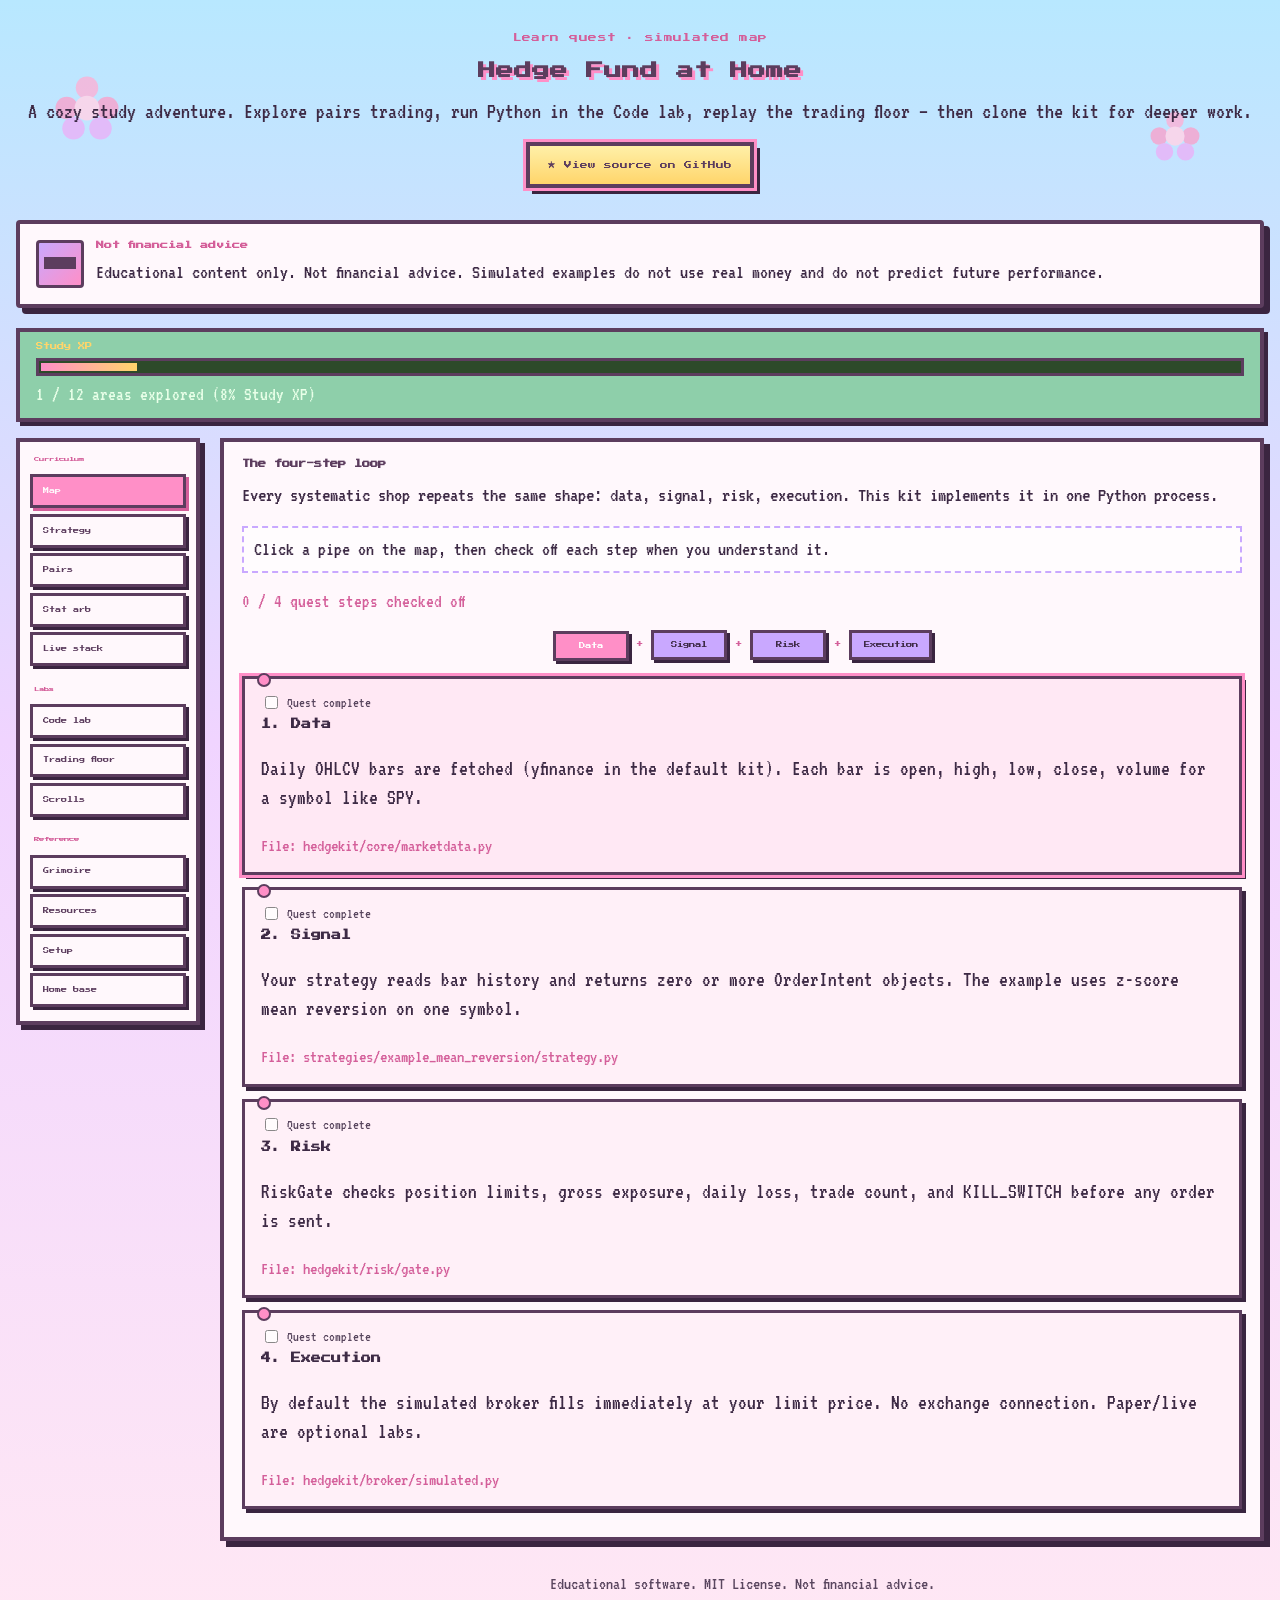
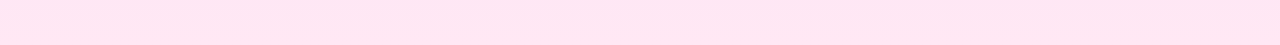
==== web/learn/index.html @ 84eee898 "Hedge Fund at Home: paper-trading toolkit and learn site. Educational systematic trading kit with si" ====
<!DOCTYPE html>
<html lang="en">
  <head>
    <meta charset="utf-8" />
    <meta name="viewport" content="width=device-width, initial-scale=1" />
    <title>Hedge Fund at Home | Learn Quest</title>
    <link rel="preconnect" href="https://fonts.googleapis.com" />
    <link rel="preconnect" href="https://fonts.gstatic.com" crossorigin />
    <link
      href="https://fonts.googleapis.com/css2?family=Press+Start+2P&family=VT323&display=swap"
      rel="stylesheet"
    />
    <link rel="stylesheet" href="styles.css" />
    <link rel="stylesheet" href="learn.css" />
  </head>
  <body class="learn-site">
    <div class="flower-layer" aria-hidden="true">
      <svg class="flower f1" viewBox="0 0 64 64"><use href="#flower-icon"/></svg>
      <svg class="flower f2" viewBox="0 0 64 64"><use href="#flower-icon"/></svg>
      <svg class="flower f3" viewBox="0 0 64 64"><use href="#flower-icon"/></svg>
      <svg class="flower f4" viewBox="0 0 64 64"><use href="#flower-icon"/></svg>
    </div>
    <svg style="display:none" aria-hidden="true">
      <symbol id="flower-icon" viewBox="0 0 64 64">
        <circle cx="32" cy="14" r="10" fill="#f8b4d9"/>
        <circle cx="14" cy="32" r="10" fill="#f5a6cf"/>
        <circle cx="50" cy="32" r="10" fill="#f5a6cf"/>
        <circle cx="20" cy="50" r="10" fill="#e8b4f8"/>
        <circle cx="44" cy="50" r="10" fill="#e8b4f8"/>
        <circle cx="32" cy="32" r="11" fill="#ffd4e8"/>
      </symbol>
    </svg>

    <div class="game-shell">
      <header class="game-header">
        <p class="eyebrow">Learn quest · simulated map</p>
        <h1>Hedge Fund at Home</h1>
        <p class="subtitle">A cozy study adventure. Explore pairs trading, run Python in the Code lab, replay the trading floor — then clone the kit for deeper work.</p>
        <p class="github-banner">
          <a
            class="github-link github-link-hero"
            href="https://github.com/ashlynbain/hedge-fund-at-home"
            target="_blank"
            rel="noopener noreferrer"
          >★ View source on GitHub</a>
        </p>
      </header>

      <div class="dialog-box disclaimer-box" role="note">
        <div class="dialog-portrait" aria-hidden="true"></div>
        <div class="dialog-text">
          <strong>Not financial advice</strong>
          <p id="disclaimer-text">Loading…</p>
        </div>
      </div>

      <div id="load-error" class="load-error" hidden></div>

      <div class="hud">
        <div class="hud-label">Study XP</div>
        <div class="xp-bar"><div id="progress-fill" class="xp-fill"></div></div>
        <p id="progress-label" class="xp-text">Explore each tab to fill your bar</p>
      </div>

      <div class="learn-layout">
        <aside class="learn-sidebar" aria-label="Sections">
          <nav class="sidebar-nav">
            <p class="sidebar-heading">Curriculum</p>
            <button type="button" class="nav-btn sidebar-btn active" data-panel="panel-path">Map</button>
            <button type="button" class="nav-btn sidebar-btn" data-panel="panel-strategy">Strategy</button>
            <button type="button" class="nav-btn sidebar-btn" data-panel="panel-pairs">Pairs</button>
            <button type="button" class="nav-btn sidebar-btn" data-panel="panel-stat-arb">Stat arb</button>
            <button type="button" class="nav-btn sidebar-btn" data-panel="panel-architecture">Live stack</button>

            <p class="sidebar-heading">Labs</p>
            <button type="button" class="nav-btn sidebar-btn" data-panel="panel-lab">Code lab</button>
            <button type="button" class="nav-btn sidebar-btn" data-panel="panel-trading">Trading floor</button>
            <button type="button" class="nav-btn sidebar-btn" data-panel="panel-outputs">Scrolls</button>

            <p class="sidebar-heading">Reference</p>
            <button type="button" class="nav-btn sidebar-btn" data-panel="panel-glossary">Grimoire</button>
            <button type="button" class="nav-btn sidebar-btn" data-panel="panel-resources">Resources</button>
            <button type="button" class="nav-btn sidebar-btn" data-panel="panel-setup">Setup</button>
            <button type="button" class="nav-btn sidebar-btn" data-panel="panel-hands-on">Home base</button>
          </nav>
        </aside>

        <main class="learn-main">
      <section id="panel-path" class="panel active">
        <div id="lesson-pipeline" class="lesson-block quest-panel">
          <p class="panel-hint">Loading quest map…</p>
        </div>
      </section>

      <section id="panel-strategy" class="panel">
        <div id="lesson-strategy" class="lesson-block quest-panel"></div>
        <div id="z-playground" class="lesson-block quest-panel"></div>
      </section>

      <section id="panel-pairs" class="panel">
        <p class="panel-hint">Pairs trading: two legs, spread z-scores, and classic examples. Educational only.</p>
        <div id="lesson-pairs" class="lesson-block quest-panel"></div>
        <div id="spread-playground" class="lesson-block quest-panel"></div>
      </section>

      <section id="panel-stat-arb" class="panel">
        <p class="panel-hint">Stat arb concepts and strategy patterns to research next. Not a trade recommendation.</p>
        <div id="lesson-stat-arb" class="lesson-block quest-panel"></div>
        <div id="lesson-innovative" class="lesson-block quest-panel"></div>
      </section>

      <section id="panel-architecture" class="panel">
        <p class="panel-hint">How many hedge funds wire live trading: Python services, Kafka, Kubernetes on AWS, Interactive Brokers. Educational overview.</p>
        <div id="lesson-architecture" class="lesson-block quest-panel"></div>
      </section>

      <section id="panel-lab" class="panel">
        <p class="panel-hint">Pairs replay floor + Python snippets. Load replay, scrub the timeline, then run demos below.</p>
        <div id="pairs-floor" class="lesson-block quest-panel pairs-floor-shell">
          <h2>Pairs trading floor</h2>
          <p class="lesson-summary">Watch both legs, the spread, and z-score over time — like the main trading floor, but for pairs.</p>
          <div class="trading-status-bar">
            <span id="pf-status-led" class="status-led" aria-hidden="true"></span>
            <span class="status-tag">PAIRS</span>
            <span class="status-mode">SIMULATED</span>
            <span id="pf-status" class="status-msg">Open this tab to load replay</span>
          </div>
          <div class="ticker-wrap" aria-live="polite">
            <div id="pf-ticker" class="ticker-tape">PAIRS REPLAY — EDUCATIONAL ONLY</div>
          </div>
          <div id="pf-quote" class="quote-panel"></div>
          <div class="chart-grid">
            <div class="chart-panel main-chart">
              <div class="chart-label">Leg prices (<span class="pf-legend-a">A</span> + <span class="pf-legend-b">B</span>)</div>
              <canvas id="pf-chart-legs" class="chart-canvas pf-chart-canvas" width="800" height="220"></canvas>
            </div>
            <div class="chart-panel">
              <div class="chart-label">Spread (A − β×B)</div>
              <canvas id="pf-chart-spread" class="chart-canvas pf-chart-canvas" width="400" height="120"></canvas>
            </div>
            <div class="chart-panel">
              <div class="chart-label">Z-score</div>
              <canvas id="pf-chart-z" class="chart-canvas pf-chart-canvas" width="400" height="120"></canvas>
            </div>
          </div>
          <div class="tf-controls pf-controls">
            <label>Pair
              <select id="pf-pair">
                <option value="ko_pep">KO / PEP</option>
                <option value="xom_cvx">XOM / CVX</option>
                <option value="gld_gdx">GLD / GDX</option>
              </select>
            </label>
            <label>Lookback <input type="number" id="pf-lookback" value="60" min="20" max="200" /></label>
            <label>Entry |z| <input type="number" id="pf-entry-z" value="2" min="1" max="4" step="0.1" /></label>
            <label><input type="checkbox" id="pf-use-live" /> Live yfinance</label>
            <button type="button" class="action-btn" id="pf-btn-load">Load replay</button>
            <button type="button" class="action-btn primary" id="pf-btn-play">PLAY REPLAY</button>
            <label class="speed-label">Speed
              <select id="pf-play-speed">
                <option value="200">Slow</option>
                <option value="120" selected>Normal</option>
                <option value="60">Fast</option>
              </select>
            </label>
            <input type="range" id="pf-play-scrub" min="0" max="100" value="0" />
          </div>
          <p id="pf-meta" class="tf-meta"></p>
          <div class="blotter-wrap">
            <div class="chart-label">Pair signals (teaching blotter)</div>
            <div id="pf-blotter" class="trade-blotter"></div>
          </div>
        </div>
        <div id="code-lab" class="lesson-block quest-panel"></div>
      </section>

      <section id="panel-glossary" class="panel">
        <p class="panel-hint">Tap a card to reveal the definition. Check off terms you know.</p>
        <div id="glossary" class="glossary-grid"></div>
      </section>

      <section id="panel-resources" class="panel">
        <p class="panel-hint">Books, docs, and repo modules to continue learning after the interactive tabs.</p>
        <div id="resources" class="lesson-block quest-panel"></div>
      </section>

      <section id="panel-outputs" class="panel">
        <p class="panel-hint">When you run the kit on your computer, aim for output like this.</p>
        <div id="expected-outputs"></div>
      </section>

      <section id="panel-trading" class="panel">
        <p class="panel-hint">
          Same simulated trading floor as the local quest studio — ticker, charts, replay controls, and blotter.
        </p>
        <iframe
          class="trading-floor-embed"
          src="trading-floor.html"
          title="Simulated trading floor"
        ></iframe>
      </section>

      <section id="panel-setup" class="panel">
        <p class="panel-hint">Clone → broker (paper first) → cloud. Check off each step as you go. Open linked docs on GitHub for full detail.</p>
        <div id="lesson-setup" class="lesson-block quest-panel"></div>
      </section>

      <section id="panel-hands-on" class="panel">
        <div id="hands-on" class="lesson-block quest-panel"></div>
        <p class="github-line">
          <a class="github-link github-link-footer action-btn primary" href="https://github.com/ashlynbain/hedge-fund-at-home" target="_blank" rel="noopener noreferrer">★ Clone on GitHub — run the full kit locally</a>
        </p>
      </section>

      <footer class="game-footer">Educational software. MIT License. Not financial advice.</footer>
        </main>
      </div>
    </div>

    <script src="static-config.js"></script>
    <script src="api-client.js"></script>
    <script src="learning-data.js" id="learn-data-script"></script>
    <script>
      (function () {
        function show(msg) {
          var el = document.getElementById("load-error");
          if (el) {
            el.hidden = false;
            el.textContent = msg;
          }
        }
        if (window.HFAH_LEARN || window.HFAH_HOSTINGER) return;
        var s = document.getElementById("learn-data-script");
        if (s && s.src && location.protocol !== "file:") {
          show(
            "Lesson data did not load. Open DevTools (F12) → Network and check learning-data.js. " +
              "On your host: re-extract learn-site.zip into public_html so index.html and app.js are in the same folder."
          );
        } else {
          show(
            "Lesson data did not load. For local preview run: python scripts/build_learn_site.py " +
              "then cd dist/learn && python3 -m http.server 9876 — do not double-click index.html."
          );
        }
      })();
    </script>
    <script src="pairs-floor.js"></script>
    <script src="app.js"></script>
  </body>
</html>
---- web/learn/styles.css ----
:root {
  --sky-top: #b8e8ff;
  --sky-mid: #f0d4ff;
  --sky-bot: #ffe8f4;
  --grass: #b8e8c8;
  --grass-dark: #8ecfaa;
  --mint: #c8f2dc;
  --mint-bright: #a8e6c4;
  --sage: #9fd4b8;
  --panel: #fff8fc;
  --panel-border: #5c3d5e;
  --panel-shadow: #3a2540;
  --pink: #ff8fc7;
  --pink-dark: #d45f9a;
  --lavender: #c9a8ff;
  --gold: #ffd56b;
  --text: #3d2a45;
  --console-bg: #1a1224;
  --console-text: #c8f2dc;
  --font-pixel: "Press Start 2P", monospace;
  --font-body: "VT323", monospace;
}

* {
  box-sizing: border-box;
}

body {
  margin: 0;
  min-height: 100vh;
  font-family: var(--font-body);
  font-size: 1.35rem;
  line-height: 1.35;
  color: var(--text);
  background: linear-gradient(180deg, var(--sky-top) 0%, var(--sky-mid) 45%, var(--sky-bot) 100%);
  image-rendering: pixelated;
}

.flower-layer {
  position: fixed;
  inset: 0;
  pointer-events: none;
  z-index: 0;
  overflow: hidden;
}

.flower {
  position: absolute;
  width: 72px;
  height: 72px;
  opacity: 0.85;
  animation: sway 4s ease-in-out infinite;
}

.flower.f1 { top: 8%; left: 4%; animation-delay: 0s; }
.flower.f2 { top: 12%; right: 6%; width: 56px; height: 56px; animation-delay: 1s; }
.flower.f3 { bottom: 18%; left: 8%; width: 64px; height: 64px; animation-delay: 0.5s; }
.flower.f4 { bottom: 10%; right: 4%; animation-delay: 1.5s; }

@keyframes sway {
  0%, 100% { transform: rotate(-4deg) scale(1); }
  50% { transform: rotate(4deg) scale(1.05); }
}

.game-shell {
  position: relative;
  z-index: 1;
  max-width: 1100px;
  margin: 0 auto;
  padding: 1rem 1rem 3rem;
}

.game-header {
  text-align: center;
  padding: 1rem 0 0.5rem;
}

.eyebrow {
  font-family: var(--font-pixel);
  font-size: 0.55rem;
  color: var(--pink-dark);
  margin: 0 0 0.75rem;
  letter-spacing: 0.05em;
}

.game-header h1 {
  font-family: var(--font-pixel);
  font-size: clamp(0.85rem, 3.5vw, 1.1rem);
  line-height: 1.6;
  margin: 0;
  color: var(--panel-border);
  text-shadow: 3px 3px 0 var(--pink);
}

.subtitle {
  margin: 0.75rem 0 0;
  font-size: 1.4rem;
  color: var(--text);
}

.dialog-box {
  display: flex;
  gap: 0.75rem;
  background: var(--panel);
  border: 4px solid var(--panel-border);
  border-radius: 4px;
  box-shadow: 6px 6px 0 var(--panel-shadow);
  padding: 1rem;
  margin: 1.25rem 0;
}

.dialog-portrait {
  width: 48px;
  height: 48px;
  flex-shrink: 0;
  background: linear-gradient(135deg, var(--lavender), var(--pink));
  border: 3px solid var(--panel-border);
  border-radius: 4px;
  image-rendering: pixelated;
}

.dialog-portrait::after {
  content: "";
  display: block;
  width: 12px;
  height: 12px;
  background: var(--panel-border);
  margin: 14px auto 0;
  box-shadow: -10px 0 0 var(--panel-border), 10px 0 0 var(--panel-border);
}

.dialog-text strong {
  font-family: var(--font-pixel);
  font-size: 0.5rem;
  color: var(--pink-dark);
  display: block;
  margin-bottom: 0.5rem;
}

.dialog-text p {
  margin: 0;
  font-size: 1.25rem;
}

.hud {
  background: var(--grass-dark);
  border: 4px solid var(--panel-border);
  padding: 0.65rem 1rem;
  box-shadow: 4px 4px 0 var(--panel-shadow);
  margin-bottom: 1rem;
}

.hud-label {
  font-family: var(--font-pixel);
  font-size: 0.45rem;
  color: var(--gold);
  margin: 0 0 0.4rem;
}

.xp-bar {
  height: 18px;
  background: #2d4a2a;
  border: 3px solid var(--panel-border);
  padding: 2px;
}

.xp-fill {
  height: 100%;
  width: 0%;
  background: linear-gradient(90deg, var(--pink), var(--gold));
  transition: width 0.5s steps(8);
}

.xp-text {
  margin: 0.35rem 0 0;
  font-size: 1.2rem;
  color: #e8ffe8;
}

.game-nav {
  display: flex;
  flex-wrap: wrap;
  gap: 0.5rem;
  margin-bottom: 1.25rem;
}

.nav-btn {
  font-family: var(--font-pixel);
  font-size: 0.45rem;
  padding: 0.65rem 0.85rem;
  border: 3px solid var(--panel-border);
  background: var(--panel);
  color: var(--panel-border);
  cursor: pointer;
  box-shadow: 4px 4px 0 var(--panel-shadow);
  transition: transform 0.1s, box-shadow 0.1s;
}

.nav-btn:hover {
  transform: translate(2px, 2px);
  box-shadow: 2px 2px 0 var(--panel-shadow);
}

.nav-btn.active {
  background: var(--pink);
  color: var(--panel);
  box-shadow: 4px 4px 0 var(--pink-dark);
}

.panel {
  display: none;
}

.panel.active {
  display: block;
  animation: panelIn 0.25s steps(4);
}

@keyframes panelIn {
  from { opacity: 0; transform: translateY(6px); }
  to { opacity: 1; transform: translateY(0); }
}

.pipeline-quest {
  display: flex;
  flex-wrap: wrap;
  gap: 0.5rem;
  justify-content: center;
  margin-bottom: 1.25rem;
}

.pipe-node {
  font-family: var(--font-pixel);
  font-size: 0.4rem;
  background: var(--lavender);
  border: 3px solid var(--panel-border);
  padding: 0.5rem 0.65rem;
  box-shadow: 3px 3px 0 var(--panel-shadow);
  text-align: center;
  min-width: 72px;
}

.quest-card {
  background: var(--panel);
  border: 4px solid var(--panel-border);
  box-shadow: 6px 6px 0 var(--panel-shadow);
  padding: 1rem;
  margin-bottom: 1rem;
  position: relative;
}

.quest-card.done {
  border-color: var(--grass-dark);
  box-shadow: 6px 6px 0 var(--grass-dark);
}

.quest-card.done::before {
  content: "CLEARED";
  position: absolute;
  top: -10px;
  right: 12px;
  font-family: var(--font-pixel);
  font-size: 0.35rem;
  background: var(--gold);
  padding: 0.2rem 0.4rem;
  border: 2px solid var(--panel-border);
}

.quest-card.locked {
  opacity: 0.55;
  filter: grayscale(0.4);
}

.quest-header {
  display: flex;
  gap: 0.65rem;
  align-items: flex-start;
}

.quest-header input {
  width: 1.25rem;
  height: 1.25rem;
  margin-top: 0.2rem;
  accent-color: var(--pink);
}

.quest-header h3 {
  font-family: var(--font-pixel);
  font-size: 0.5rem;
  line-height: 1.5;
  margin: 0;
  flex: 1;
}

.badge {
  font-family: var(--font-pixel);
  font-size: 0.35rem;
  padding: 0.25rem 0.4rem;
  background: var(--lavender);
  border: 2px solid var(--panel-border);
}

.quest-body {
  margin: 0.75rem 0 0 1.75rem;
  font-size: 1.25rem;
}

.quest-body ul {
  margin: 0.4rem 0;
  padding-left: 1.2rem;
}

.checkpoint {
  margin-top: 0.75rem;
  padding: 0.5rem 0.65rem;
  background: #fff0f8;
  border: 2px dashed var(--pink);
  font-size: 1.15rem;
}

.code-block {
  margin-top: 0.65rem;
  background: var(--console-bg);
  color: var(--console-text);
  border: 3px solid var(--panel-border);
  padding: 0.65rem;
  font-size: 1.1rem;
  overflow-x: auto;
  position: relative;
}

.code-block button.copy {
  font-family: var(--font-pixel);
  font-size: 0.35rem;
  position: absolute;
  top: 4px;
  right: 4px;
  padding: 0.35rem 0.5rem;
  border: 2px solid var(--gold);
  background: var(--pink-dark);
  color: #fff;
  cursor: pointer;
}

.lab-actions {
  display: flex;
  flex-wrap: wrap;
  gap: 0.5rem;
  margin: 1rem 0;
}

.action-btn {
  font-family: var(--font-pixel);
  font-size: 0.4rem;
  padding: 0.75rem 0.85rem;
  border: 3px solid var(--panel-border);
  background: var(--panel);
  cursor: pointer;
  box-shadow: 4px 4px 0 var(--panel-shadow);
}

.action-btn:hover:not(:disabled) {
  transform: translate(2px, 2px);
  box-shadow: 2px 2px 0 var(--panel-shadow);
}

.action-btn.primary {
  background: var(--pink);
  color: #fff;
}

.action-btn:disabled {
  opacity: 0.6;
  cursor: wait;
}

.backtest-opts {
  display: flex;
  flex-wrap: wrap;
  gap: 1rem;
  margin-bottom: 1rem;
  font-size: 1.2rem;
}

.backtest-opts input {
  font-family: var(--font-body);
  font-size: 1.2rem;
  padding: 0.25rem 0.5rem;
  border: 2px solid var(--panel-border);
  margin-left: 0.35rem;
  width: 8rem;
}

.console-wrap {
  border: 4px solid var(--panel-border);
  box-shadow: 6px 6px 0 var(--panel-shadow);
}

.console-title {
  font-family: var(--font-pixel);
  font-size: 0.45rem;
  background: var(--panel-border);
  color: var(--gold);
  padding: 0.5rem 0.75rem;
  margin: 0;
}

.console {
  margin: 0;
  min-height: 220px;
  max-height: 420px;
  overflow: auto;
  padding: 1rem;
  background: var(--console-bg);
  color: var(--console-text);
  font-family: var(--font-body);
  font-size: 1.15rem;
  white-space: pre-wrap;
  word-break: break-word;
}

.console.running {
  color: var(--gold);
}

.console.error {
  color: #ff9a9a;
}

.topic-grid {
  display: grid;
  gap: 1rem;
}

.topic-card {
  background: var(--panel);
  border: 4px solid var(--panel-border);
  box-shadow: 5px 5px 0 var(--panel-shadow);
  padding: 1rem;
}

.topic-card h3 {
  font-family: var(--font-pixel);
  font-size: 0.48rem;
  margin: 0 0 0.5rem;
  line-height: 1.5;
}

.topic-card summary {
  font-family: var(--font-pixel);
  font-size: 0.4rem;
  cursor: pointer;
  color: var(--pink-dark);
}

.panel-hint {
  font-size: 1.25rem;
  margin: 0 0 1rem;
}

.journal-list {
  margin: 0.5rem 0 0;
  padding-left: 1.25rem;
}

.game-footer {
  text-align: center;
  margin-top: 2rem;
  font-size: 1.1rem;
  opacity: 0.85;
}

code {
  background: #ffe0f0;
  padding: 0 0.2rem;
  border: 1px solid var(--pink);
}

a {
  color: var(--pink-dark);
}

/* Standalone trading floor page (learn site iframe + direct URL) */
body.tf-page {
  margin: 0;
  min-height: 100vh;
  background: linear-gradient(180deg, var(--sky-top) 0%, var(--sky-mid) 45%, var(--sky-bot) 100%);
}

.tf-shell {
  max-width: 1100px;
  margin: 0 auto;
  padding: 0.75rem 1rem 1.5rem;
}

.trading-floor-embed {
  display: block;
  width: 100%;
  min-height: 880px;
  height: 88vh;
  border: 4px solid var(--panel-border);
  border-radius: 4px;
  box-shadow: 6px 6px 0 var(--panel-shadow);
  background: linear-gradient(180deg, var(--sky-top) 0%, var(--sky-mid) 45%, var(--sky-bot) 100%);
}

/* Trading floor (simulated) */
.trading-status-bar {
  display: flex;
  flex-wrap: wrap;
  align-items: center;
  gap: 0.65rem;
  background: #0f1a28;
  border: 4px solid var(--panel-border);
  padding: 0.55rem 0.85rem;
  box-shadow: 4px 4px 0 var(--panel-shadow);
  margin-bottom: 0.65rem;
  font-family: var(--font-pixel);
  font-size: 0.38rem;
  color: var(--mint);
}

.status-led {
  width: 10px;
  height: 10px;
  border-radius: 50%;
  background: var(--mint-bright);
  box-shadow: 0 0 8px var(--sage);
}

.status-led.pulse {
  animation: ledPulse 0.2s ease;
}

@keyframes ledPulse {
  50% { transform: scale(1.4); background: var(--gold); }
}

.status-tag {
  background: #a83252;
  color: #fff;
  padding: 0.2rem 0.45rem;
  border: 2px solid #ff7a9a;
}

.status-mode {
  color: var(--gold);
}

.status-sym {
  color: #7ec8ff;
}

.status-msg {
  font-family: var(--font-body);
  font-size: 1.15rem;
  color: #c8e8ff;
  flex: 1;
  min-width: 12rem;
}

.ticker-wrap {
  overflow: hidden;
  background: #12101c;
  border: 3px solid var(--panel-border);
  margin-bottom: 0.65rem;
}

.ticker-tape {
  white-space: nowrap;
  font-family: var(--font-body);
  font-size: 1.2rem;
  color: var(--mint-bright);
  padding: 0.35rem 0.5rem;
  animation: tickerScroll 28s linear infinite;
}

@keyframes tickerScroll {
  from { transform: translateX(0); }
  to { transform: translateX(-50%); }
}

.quote-panel {
  display: flex;
  flex-wrap: wrap;
  gap: 1rem;
  align-items: baseline;
  background: linear-gradient(90deg, #1a2838, #243850);
  border: 3px solid var(--panel-border);
  padding: 0.65rem 1rem;
  margin-bottom: 0.75rem;
  font-family: var(--font-body);
}

.quote-panel .sym {
  font-family: var(--font-pixel);
  font-size: 0.55rem;
  color: var(--gold);
}

.quote-panel .px {
  font-size: 2rem;
  color: #fff;
}

.quote-panel .chg.up { color: var(--mint-bright); font-size: 1.4rem; }
.quote-panel .chg.down { color: #ff7a9a; font-size: 1.4rem; }
.quote-panel .dt { color: #9ab; font-size: 1.1rem; }

.chart-grid {
  display: grid;
  grid-template-columns: 1fr 1fr;
  gap: 0.65rem;
  margin-bottom: 0.75rem;
}

.chart-panel {
  background: #0d1520;
  border: 3px solid var(--panel-border);
  box-shadow: 4px 4px 0 var(--panel-shadow);
  min-height: 140px;
  display: flex;
  flex-direction: column;
}

.chart-panel.main-chart {
  grid-column: 1 / -1;
  min-height: 280px;
}

.chart-panel .chart-canvas {
  flex: 1;
  width: 100%;
  min-height: 100px;
  height: 100px;
}

.chart-panel.main-chart .chart-canvas {
  min-height: 220px;
  height: 220px;
}

.chart-label {
  font-family: var(--font-pixel);
  font-size: 0.38rem;
  color: var(--gold);
  padding: 0.4rem 0.55rem;
  background: var(--panel-border);
}

.chart-canvas {
  display: block;
  width: 100%;
}

.tf-controls {
  display: flex;
  flex-wrap: wrap;
  gap: 0.65rem;
  align-items: center;
  margin-bottom: 0.5rem;
  font-size: 1.15rem;
}

.tf-controls input[type="text"],
.tf-controls select {
  font-family: var(--font-body);
  font-size: 1.1rem;
  padding: 0.2rem 0.45rem;
  border: 2px solid var(--panel-border);
  margin-left: 0.25rem;
}

.tf-controls input[type="range"] {
  flex: 1;
  min-width: 120px;
  accent-color: var(--pink);
}

.tf-meta {
  font-size: 1.1rem;
  margin: 0 0 0.65rem;
  opacity: 0.9;
}

.blotter-wrap {
  background: #0d1520;
  border: 3px solid var(--panel-border);
  margin-bottom: 0.65rem;
}

.trade-blotter {
  max-height: 200px;
  overflow-y: auto;
  padding: 0.35rem;
}

.tape-row {
  display: grid;
  grid-template-columns: 6.5rem 3.5rem 1fr 5rem;
  gap: 0.5rem;
  font-family: var(--font-body);
  font-size: 1.1rem;
  padding: 0.25rem 0.4rem;
  border-bottom: 1px solid rgba(255, 255, 255, 0.06);
}

.tape-row.buy { color: var(--mint-bright); }
.tape-row.sell { color: #ff9ab0; }
.tape-row.reject { color: #c9a8ff; opacity: 0.85; }
.tape-row.muted { color: #889; font-style: italic; }

.tf-disclaimer {
  font-size: 1rem;
  opacity: 0.85;
  margin: 0;
}

@media (max-width: 600px) {
  .quest-body {
    margin-left: 0;
  }
  .game-header h1 {
    font-size: 0.75rem;
  }
  .chart-grid {
    grid-template-columns: 1fr;
  }
}
---- web/learn/learn.css ----
/* Learn-site panels. Base UI: styles.css (from web/) via build. */

.learn-site .game-shell {
  max-width: 1280px;
}

.learn-layout {
  display: grid;
  grid-template-columns: 11.5rem minmax(0, 1fr);
  gap: 1.25rem;
  align-items: start;
  margin-top: 0.5rem;
}

.learn-sidebar {
  position: sticky;
  top: 1rem;
  background: var(--panel);
  border: 4px solid var(--panel-border);
  box-shadow: 5px 5px 0 var(--panel-shadow);
  padding: 0.85rem 0.65rem;
  max-height: calc(100vh - 2rem);
  overflow-y: auto;
}

.sidebar-nav {
  display: flex;
  flex-direction: column;
  gap: 0.35rem;
}

.sidebar-heading {
  font-family: var(--font-pixel);
  font-size: 0.34rem;
  color: var(--pink-dark);
  margin: 0.85rem 0 0.35rem;
  padding: 0 0.25rem;
}

.sidebar-heading:first-child {
  margin-top: 0;
}

.learn-sidebar .sidebar-btn {
  width: 100%;
  display: block;
  text-align: left;
  font-size: 0.38rem;
  line-height: 1.7;
  padding: 0.55rem 0.6rem;
  box-shadow: 3px 3px 0 var(--panel-shadow);
}

.learn-sidebar .sidebar-btn:hover {
  transform: translate(1px, 1px);
  box-shadow: 2px 2px 0 var(--panel-shadow);
}

.learn-sidebar .sidebar-btn.active {
  background: var(--pink);
  color: var(--panel);
  box-shadow: 3px 3px 0 var(--pink-dark);
}

.learn-main {
  min-width: 0;
}

.learn-main .trading-floor-embed {
  min-height: 520px;
}

@media (max-width: 860px) {
  .learn-layout {
    grid-template-columns: 1fr;
  }

  .learn-sidebar {
    position: static;
    max-height: none;
    padding: 0.75rem;
  }

  .sidebar-nav {
    display: grid;
    grid-template-columns: repeat(2, minmax(0, 1fr));
    gap: 0.4rem 0.5rem;
  }

  .sidebar-heading {
    grid-column: 1 / -1;
    margin-top: 0.65rem;
  }

  .sidebar-heading:first-child {
    margin-top: 0;
  }
}

.panel-hint {
  font-size: 1.25rem;
  margin: 0 0 1rem;
  padding: 0.5rem 0.65rem;
  background: rgba(255, 255, 255, 0.45);
  border: 2px dashed var(--lavender);
}

.quest-panel {
  background: var(--panel);
  border: 4px solid var(--panel-border);
  box-shadow: 6px 6px 0 var(--panel-shadow);
  padding: 1rem 1.1rem;
  margin-bottom: 1rem;
}

.quest-panel h2 {
  font-family: var(--font-pixel);
  font-size: 0.52rem;
  line-height: 1.55;
  margin: 0 0 0.65rem;
  color: var(--panel-border);
}

.lesson-summary {
  font-size: 1.3rem;
  margin: 0.5rem 0 1rem;
}

.subhead {
  font-family: var(--font-pixel);
  font-size: 0.45rem;
  margin: 1.25rem 0 0.5rem;
  color: var(--pink-dark);
}

.pipeline-quest {
  display: flex;
  flex-wrap: wrap;
  gap: 0.5rem;
  justify-content: center;
  margin: 1rem 0;
}

.pipe-node {
  font-family: var(--font-pixel);
  font-size: 0.4rem;
  background: var(--lavender);
  border: 3px solid var(--panel-border);
  padding: 0.55rem 0.7rem;
  box-shadow: 3px 3px 0 var(--panel-shadow);
  text-align: center;
  min-width: 76px;
  cursor: pointer;
  color: inherit;
}

.pipe-node:hover,
.pipe-node.active {
  background: var(--pink);
  color: #fff;
  transform: translate(1px, 1px);
}

.pipe-plus {
  font-family: var(--font-pixel);
  font-size: 0.45rem;
  align-self: center;
  color: var(--pink-dark);
}

.pipeline-quest {
  align-items: center;
}

.step-progress,
.hands-progress {
  font-size: 1.2rem;
  color: var(--pink-dark);
  margin: 0 0 0.5rem;
}

.step-check-label {
  display: flex;
  align-items: center;
  gap: 0.4rem;
  font-size: 1.1rem;
  margin-bottom: 0.35rem;
  cursor: pointer;
}

.step-card .step-check-label {
  font-size: 0.9rem;
  margin-bottom: 0.25rem;
  opacity: 0.85;
}

.glossary-known {
  display: flex;
  align-items: center;
  gap: 0.4rem;
  font-size: 0.9rem;
  margin-bottom: 0.25rem;
  cursor: pointer;
  opacity: 0.85;
}

.step-card.highlight {
  outline: 3px solid var(--pink);
  background: #ffe8f4;
}

.step-card.done {
  opacity: 0.85;
  border-color: var(--grass-dark);
}

.step-card.done h3::after {
  content: " ✓";
  color: var(--grass-dark);
}

.load-error {
  background: #ffe0e8;
  border: 3px solid var(--pink-dark);
  padding: 0.75rem 1rem;
  margin: 0 0 1rem;
  font-size: 1.2rem;
}

.glossary-card {
  cursor: pointer;
  transition: background 0.15s;
}

.glossary-card.open {
  background: #f0e8ff;
}

.glossary-card.known {
  border-color: var(--grass-dark);
}

.glossary-def {
  margin-top: 0.5rem;
}

.glossary-tap {
  font-size: 1.1rem;
  color: var(--pink-dark);
  margin: 0.25rem 0 0;
}

.logic-toggle,
.reveal-output {
  font-family: var(--font-pixel);
  font-size: 0.35rem;
  border: 2px solid var(--panel-border);
  background: var(--mint);
  padding: 0.35rem 0.5rem;
  cursor: pointer;
  margin-bottom: 0.5rem;
  box-shadow: 2px 2px 0 var(--panel-shadow);
}

.z-label {
  display: block;
  margin: 0.5rem 0 0.25rem;
}

.z-slider {
  width: 100%;
  accent-color: var(--pink);
}

.z-readout,
.z-hint {
  font-size: 1.25rem;
  margin: 0.5rem 0;
}

.z-hint {
  background: #fff0f8;
  border: 2px dashed var(--lavender);
  padding: 0.5rem 0.65rem;
}

.hands-on-list {
  padding-left: 1.25rem;
}

.hands-on-list li {
  margin-bottom: 0.65rem;
}

.hands-on-list label {
  display: flex;
  gap: 0.5rem;
  align-items: flex-start;
  cursor: pointer;
  font-size: 0.9rem;
  opacity: 0.9;
}

.hands-on-list label span {
  font-size: 1.1rem;
  line-height: 1.45;
  opacity: 1;
}

#hands-on h2 {
  font-size: 0.62rem;
  margin-bottom: 0.85rem;
}

.step-card,
.compare-card,
.glossary-card,
.output-card {
  background: #fff0f8;
  border: 3px solid var(--panel-border);
  box-shadow: 4px 4px 0 var(--panel-shadow);
  padding: 0.85rem 1rem;
  margin-bottom: 0.75rem;
  position: relative;
}

.step-card::before,
.glossary-card::before {
  content: "";
  position: absolute;
  top: -6px;
  left: 12px;
  width: 10px;
  height: 10px;
  background: var(--pink);
  border: 2px solid var(--panel-border);
  border-radius: 50%;
}

.step-card h3 {
  font-family: var(--font-pixel);
  font-size: 0.62rem;
  margin: 0.15rem 0 0.5rem;
  line-height: 1.65;
}

.compare-card h3,
.output-card h3 {
  font-family: var(--font-pixel);
  font-size: 0.42rem;
  margin: 0 0 0.5rem;
  line-height: 1.5;
}

.callout {
  font-size: 1.15rem;
  color: var(--pink-dark);
  margin: 0.35rem 0 0;
}

.formula {
  font-family: ui-monospace, monospace;
  background: var(--lavender);
  padding: 0.4rem 0.55rem;
  border: 2px dashed var(--panel-border);
  display: inline-block;
  margin: 0.25rem 0;
}

.learn-table {
  width: 100%;
  border-collapse: collapse;
  margin: 0.5rem 0 1rem;
  background: #fff;
  border: 3px solid var(--panel-border);
  box-shadow: 4px 4px 0 var(--lavender);
}

.learn-table th {
  background: var(--lavender);
  font-family: var(--font-pixel);
  font-size: 0.35rem;
  padding: 0.5rem;
}

.learn-table td {
  border: 1px solid #d4c4dc;
  padding: 0.45rem 0.55rem;
  font-size: 1.15rem;
}

.code-sample,
.expected-console {
  background: var(--console-bg);
  color: var(--mint);
  padding: 0.85rem;
  overflow-x: auto;
  border: 3px solid var(--panel-border);
  font-size: 1.1rem;
  white-space: pre-wrap;
  box-shadow: inset 0 0 0 2px var(--sage);
}

.cmd {
  background: var(--console-bg);
  color: var(--gold);
  padding: 0.5rem 0.75rem;
  border: 3px solid var(--panel-border);
  font-size: 1.1rem;
  margin: 0.35rem 0;
}

.try-it {
  background: linear-gradient(90deg, #fff0f8, #ffe8f4);
  border: 2px dashed var(--pink);
  padding: 0.75rem;
  font-size: 1.2rem;
  box-shadow: 3px 3px 0 var(--pink-dark);
}

.compare-grid {
  display: grid;
  gap: 0.75rem;
}

.arch-pipeline {
  margin: 1rem 0 1.25rem;
}

.arch-pipeline .pipe-plus {
  font-size: 1.1rem;
  color: var(--pink-dark);
}

.k-compare {
  margin: 1.25rem 0;
}

@media (min-width: 700px) {
  .arch-pipeline {
    flex-wrap: nowrap;
    justify-content: flex-start;
    overflow-x: auto;
    padding-bottom: 0.5rem;
  }

  .arch-pipeline .pipe-node {
    flex-shrink: 0;
    min-width: 88px;
    font-size: 0.34rem;
  }
}

@media (min-width: 600px) {
  .compare-grid {
    grid-template-columns: 1fr 1fr;
  }
}

.compare-card {
  background: linear-gradient(180deg, #fff8fc, #f0e8ff);
}

.note-box {
  background: #e8fff0;
  border: 3px solid var(--grass-dark);
  padding: 0.75rem;
  font-size: 1.2rem;
  box-shadow: 4px 4px 0 var(--sage);
}

.glossary-grid {
  display: grid;
  gap: 0.75rem;
}

@media (min-width: 600px) {
  .glossary-grid {
    grid-template-columns: 1fr 1fr;
  }
}

.glossary-card h3 {
  font-family: var(--font-pixel);
  font-size: 0.62rem;
  color: var(--pink-dark);
  line-height: 1.65;
  margin: 0.15rem 0 0.35rem;
}

.output-card {
  background: var(--panel);
  border-width: 4px;
}

.output-card h4 {
  font-family: var(--font-pixel);
  font-size: 0.38rem;
  margin: 0.75rem 0 0.35rem;
  color: var(--pink-dark);
}

.muted {
  opacity: 0.85;
  font-style: italic;
}

.action-btn {
  font-family: var(--font-pixel);
  font-size: 0.4rem;
  padding: 0.75rem 0.85rem;
  border: 3px solid var(--panel-border);
  background: var(--panel);
  cursor: pointer;
  box-shadow: 4px 4px 0 var(--panel-shadow);
}

.action-btn:hover:not(:disabled) {
  transform: translate(2px, 2px);
  box-shadow: 2px 2px 0 var(--panel-shadow);
}

.action-btn.primary {
  background: var(--pink);
  color: #fff;
}

.action-btn:disabled {
  opacity: 0.6;
  cursor: wait;
}

.spread-canvas {
  width: 100%;
  max-width: 640px;
  height: auto;
  border: 3px solid var(--panel-border);
  box-shadow: 4px 4px 0 var(--panel-shadow);
  display: block;
  margin: 0.75rem 0;
}

.spread-controls {
  display: grid;
  gap: 0.35rem;
  margin: 0.5rem 0;
}

.resource-grid {
  display: grid;
  gap: 0.75rem;
}

@media (min-width: 600px) {
  .resource-grid {
    grid-template-columns: 1fr 1fr;
  }
}

.resource-card {
  background: #fff8fc;
  border: 3px solid var(--panel-border);
  box-shadow: 4px 4px 0 var(--panel-shadow);
  padding: 0.85rem 1rem;
}

.resource-type {
  font-family: var(--font-pixel);
  font-size: 0.32rem;
  text-transform: uppercase;
  color: var(--pink-dark);
}

.resource-card h3 {
  font-family: var(--font-pixel);
  font-size: 0.58rem;
  margin: 0.35rem 0 0.5rem;
  line-height: 1.65;
}

.resource-card p {
  font-size: 1.05rem;
  margin: 0;
  line-height: 1.35;
}

.resource-card a {
  color: var(--panel-border);
}

.lab-status {
  font-size: 1.2rem;
  padding: 0.5rem 0.65rem;
  border: 2px dashed var(--lavender);
  margin-bottom: 1rem;
}

.lab-status.lab-ok {
  background: #e8fff0;
  border-color: var(--grass-dark);
}

.lab-status.lab-off {
  background: #fff0e8;
}

.lab-snippet-list {
  display: grid;
  gap: 0.75rem;
  margin-bottom: 1rem;
}

.lab-params {
  display: flex;
  flex-wrap: wrap;
  gap: 0.65rem 1rem;
  margin: 0.5rem 0;
  font-size: 1.15rem;
}

.lab-params label {
  display: flex;
  align-items: center;
  gap: 0.35rem;
}

.lab-console-wrap {
  margin-top: 0.75rem;
}

.lab-console-out {
  min-height: 6rem;
  max-height: 16rem;
}

.console-title {
  font-family: var(--font-pixel);
  font-size: 0.38rem;
  margin-bottom: 0.35rem;
  color: var(--pink-dark);
}

.console {
  min-height: 12rem;
  max-height: 28rem;
  overflow: auto;
  background: var(--console-bg);
  color: var(--console-text);
  padding: 0.85rem;
  border: 3px solid var(--panel-border);
  font-size: 1.05rem;
  white-space: pre-wrap;
}

.console.running {
  border-color: var(--gold);
}

.console.error {
  border-color: #e06080;
  color: #ffc8d8;
}

.pairs-floor-shell .pf-legend-a {
  color: #7ec9a8;
}

.pairs-floor-shell .pf-legend-b {
  color: #c9a8ff;
}

.pf-controls {
  flex-wrap: wrap;
}

.tape-row.exit {
  opacity: 0.9;
  border-left-color: var(--gold);
}

.github-banner {
  margin: 1rem 0 0.25rem;
}

.github-link-hero {
  display: inline-block;
  font-family: var(--font-pixel);
  font-size: 0.48rem;
  padding: 0.85rem 1.1rem;
  border: 4px solid var(--panel-border);
  background: linear-gradient(180deg, #fff0a8, var(--gold));
  color: var(--panel-border);
  text-decoration: none;
  box-shadow: 0 0 0 3px var(--pink), 6px 6px 0 var(--panel-shadow);
  animation: github-glow 2.4s ease-in-out infinite;
}

.github-link-hero:hover {
  transform: translate(2px, 2px);
  box-shadow: 0 0 0 3px var(--pink), 3px 3px 0 var(--panel-shadow);
}

.github-line {
  text-align: center;
  margin: 1.25rem 0 0.5rem;
}

.github-link-footer {
  font-size: 0.44rem !important;
  padding: 0.9rem 1.15rem !important;
  background: linear-gradient(180deg, var(--pink), #e878a8) !important;
  color: #fff !important;
  border-width: 4px !important;
  box-shadow: 0 0 0 2px var(--gold), 5px 5px 0 var(--panel-shadow) !important;
}

.setup-doc-row {
  display: flex;
  flex-wrap: wrap;
  gap: 0.5rem;
  align-items: center;
  margin: 0.75rem 0 1rem;
}

.setup-doc-label {
  font-family: var(--font-pixel);
  font-size: 0.38rem;
  color: var(--pink-dark);
}

.setup-doc-link {
  font-size: 1.05rem;
  padding: 0.35rem 0.55rem;
  border: 2px solid var(--panel-border);
  background: #fff;
  color: var(--panel-border);
  text-decoration: none;
  box-shadow: 2px 2px 0 var(--lavender);
}

.setup-doc-link:hover {
  background: var(--lavender);
}

.setup-progress {
  font-size: 1.15rem;
  color: var(--pink-dark);
  margin: 0 0 0.5rem;
}

.setup-pipeline {
  margin: 1rem 0 1.25rem;
}

.setup-option-card .setup-status {
  font-family: var(--font-pixel);
  font-size: 0.3rem;
  text-transform: uppercase;
  display: inline-block;
  margin-bottom: 0.35rem;
  padding: 0.2rem 0.35rem;
  border: 2px solid var(--panel-border);
}

.setup-status-shipped {
  background: #e8fff0;
  color: var(--grass-dark);
}

.setup-status-diy {
  background: #fff8e8;
  color: #a07020;
}

.setup-status-learn-site {
  background: #f0e8ff;
  color: var(--panel-border);
}

.setup-status-simulated {
  background: #e8f4ff;
}

.setup-phase-panel {
  margin-bottom: 1rem;
}

.setup-step-card.highlight {
  outline: 3px solid var(--lavender);
}

@keyframes github-glow {
  0%,
  100% {
    box-shadow: 0 0 0 3px var(--pink), 6px 6px 0 var(--panel-shadow);
  }
  50% {
    box-shadow: 0 0 0 5px rgba(245, 166, 207, 0.65), 6px 6px 0 var(--panel-shadow);
  }
}
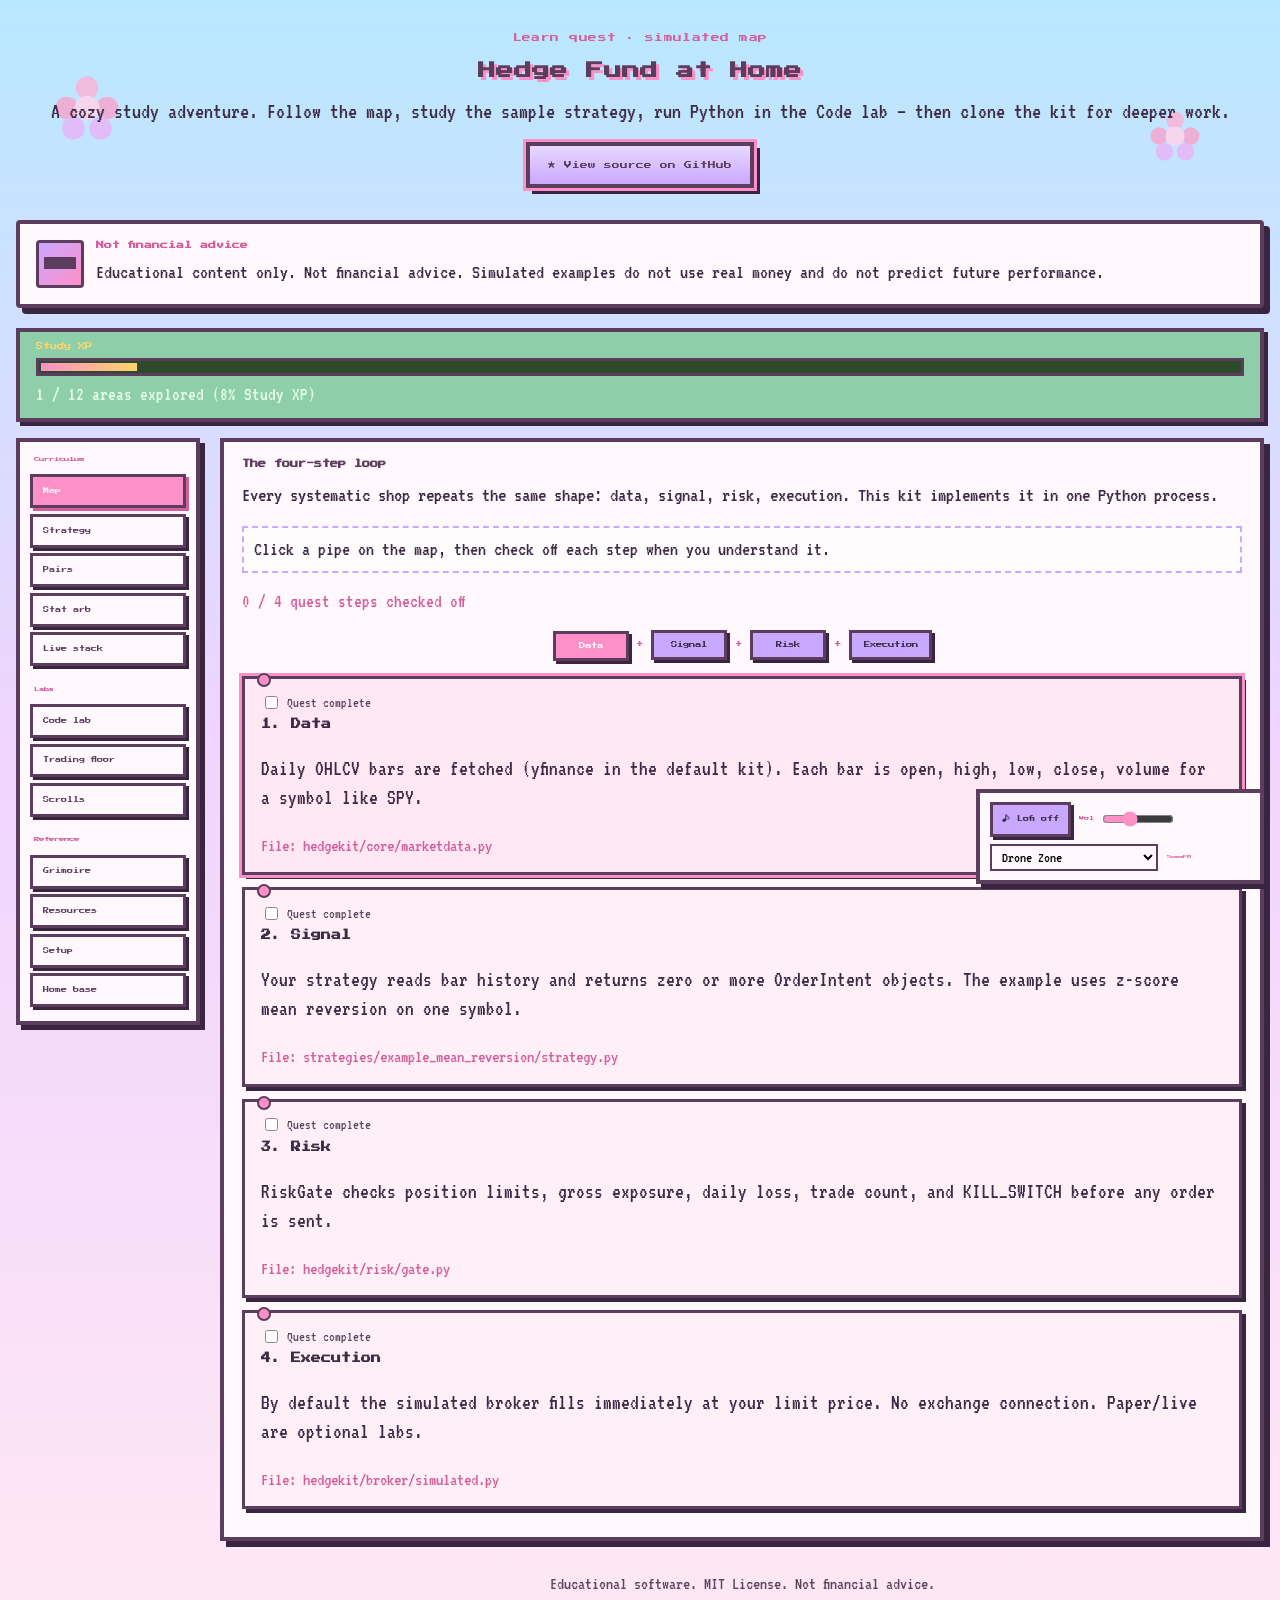
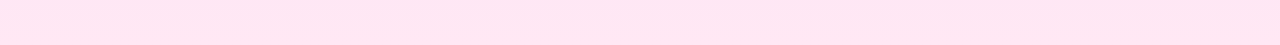
==== commit 6e5a97df: "Polish learn site UI and fix trading floor for local and Render deploy. Add lofi player with SomaFM " ====
--- a/web/learn/index.html
+++ b/web/learn/index.html
@@ -35,7 +35,7 @@
       <header class="game-header">
         <p class="eyebrow">Learn quest · simulated map</p>
         <h1>Hedge Fund at Home</h1>
-        <p class="subtitle">A cozy study adventure. Explore pairs trading, run Python in the Code lab, replay the trading floor — then clone the kit for deeper work.</p>
+        <p class="subtitle">A cozy study adventure. Follow the map, study the sample strategy, run Python in the Code lab — then clone the kit for deeper work.</p>
         <p class="github-banner">
           <a
             class="github-link github-link-hero"
@@ -60,6 +60,29 @@
         <div class="hud-label">Study XP</div>
         <div class="xp-bar"><div id="progress-fill" class="xp-fill"></div></div>
         <p id="progress-label" class="xp-text">Explore each tab to fill your bar</p>
+      </div>
+
+      <div id="lofi-dock" class="lofi-dock" aria-label="Background study music">
+        <button type="button" id="lofi-toggle" class="lofi-toggle" aria-pressed="false" title="Toggle study lofi">
+          <span class="lofi-icon" aria-hidden="true">♪</span>
+          <span id="lofi-label">Lofi off</span>
+        </button>
+        <label class="lofi-vol-wrap" id="lofi-vol-wrap" hidden>
+          <span class="lofi-vol-label" aria-hidden="true">Vol</span>
+          <input type="range" id="lofi-volume" min="0" max="100" value="35" aria-label="Lofi volume" />
+        </label>
+        <label class="lofi-station-wrap">
+          <span class="sr-only">Lofi station</span>
+          <select id="lofi-station" class="lofi-station" aria-label="Lofi station"></select>
+        </label>
+        <a
+          class="lofi-credit"
+          href="https://somafm.com/"
+          target="_blank"
+          rel="noopener noreferrer"
+          title="Free listener-supported radio"
+        >SomaFM</a>
+        <audio id="lofi-audio" preload="none"></audio>
       </div>
 
       <div class="learn-layout">
@@ -245,6 +268,7 @@
       })();
     </script>
     <script src="pairs-floor.js"></script>
+    <script src="lofi-player.js"></script>
     <script src="app.js"></script>
   </body>
 </html>
--- a/web/learn/styles.css
+++ b/web/learn/styles.css
@@ -180,14 +180,15 @@
 .game-nav {
   display: flex;
   flex-wrap: wrap;
-  gap: 0.5rem;
+  gap: 0.65rem;
   margin-bottom: 1.25rem;
 }
 
 .nav-btn {
   font-family: var(--font-pixel);
   font-size: 0.45rem;
-  padding: 0.65rem 0.85rem;
+  line-height: 1.6;
+  padding: 0.7rem 0.9rem;
   border: 3px solid var(--panel-border);
   background: var(--panel);
   color: var(--panel-border);
--- a/web/learn/learn.css
+++ b/web/learn/learn.css
@@ -103,6 +103,121 @@
   padding: 0.5rem 0.65rem;
   background: rgba(255, 255, 255, 0.45);
   border: 2px dashed var(--lavender);
+}
+
+.lofi-dock {
+  position: fixed;
+  right: 1rem;
+  bottom: 1rem;
+  z-index: 40;
+  display: flex;
+  flex-wrap: wrap;
+  align-items: center;
+  gap: 0.45rem 0.55rem;
+  max-width: min(18rem, calc(100vw - 2rem));
+  padding: 0.55rem 0.65rem;
+  background: var(--panel);
+  border: 4px solid var(--panel-border);
+  box-shadow: 5px 5px 0 var(--panel-shadow);
+}
+
+.lofi-toggle {
+  font-family: var(--font-pixel);
+  font-size: 0.38rem;
+  line-height: 1.6;
+  display: inline-flex;
+  align-items: center;
+  gap: 0.35rem;
+  padding: 0.45rem 0.55rem;
+  border: 3px solid var(--panel-border);
+  background: var(--lavender);
+  color: var(--ink);
+  cursor: pointer;
+  box-shadow: 3px 3px 0 var(--panel-shadow);
+}
+
+.lofi-toggle:hover {
+  transform: translate(1px, 1px);
+  box-shadow: 2px 2px 0 var(--panel-shadow);
+}
+
+.lofi-dock--playing .lofi-toggle {
+  background: var(--pink);
+  color: var(--panel);
+  box-shadow: 3px 3px 0 var(--pink-dark);
+}
+
+.lofi-icon {
+  font-size: 0.55rem;
+}
+
+.lofi-dock--playing .lofi-icon {
+  animation: lofi-pulse 1.2s steps(2) infinite;
+}
+
+@keyframes lofi-pulse {
+  50% {
+    opacity: 0.45;
+  }
+}
+
+.lofi-vol-wrap,
+.lofi-station-wrap {
+  display: inline-flex;
+  align-items: center;
+  gap: 0.35rem;
+}
+
+.lofi-vol-label {
+  font-family: var(--font-pixel);
+  font-size: 0.32rem;
+  color: var(--pink-dark);
+}
+
+.lofi-vol-wrap input[type="range"] {
+  width: 4.5rem;
+  accent-color: var(--pink);
+}
+
+.lofi-station {
+  font-family: var(--font-body);
+  font-size: 0.95rem;
+  padding: 0.2rem 0.35rem;
+  border: 2px solid var(--panel-border);
+  background: #fff8fc;
+  max-width: 10.5rem;
+}
+
+.lofi-credit {
+  font-family: var(--font-pixel);
+  font-size: 0.28rem;
+  color: var(--pink-dark);
+  text-decoration: none;
+  opacity: 0.85;
+}
+
+.lofi-credit:hover {
+  text-decoration: underline;
+}
+
+.sr-only {
+  position: absolute;
+  width: 1px;
+  height: 1px;
+  padding: 0;
+  margin: -1px;
+  overflow: hidden;
+  clip: rect(0, 0, 0, 0);
+  white-space: nowrap;
+  border: 0;
+}
+
+@media (max-width: 860px) {
+  .lofi-dock {
+    right: 0.5rem;
+    bottom: 0.5rem;
+    padding: 0.45rem 0.5rem;
+  }
 }
 
 .quest-panel {
@@ -688,7 +803,7 @@
   font-size: 0.48rem;
   padding: 0.85rem 1.1rem;
   border: 4px solid var(--panel-border);
-  background: linear-gradient(180deg, #fff0a8, var(--gold));
+  background: linear-gradient(180deg, #e8d8ff, var(--lavender));
   color: var(--panel-border);
   text-decoration: none;
   box-shadow: 0 0 0 3px var(--pink), 6px 6px 0 var(--panel-shadow);
